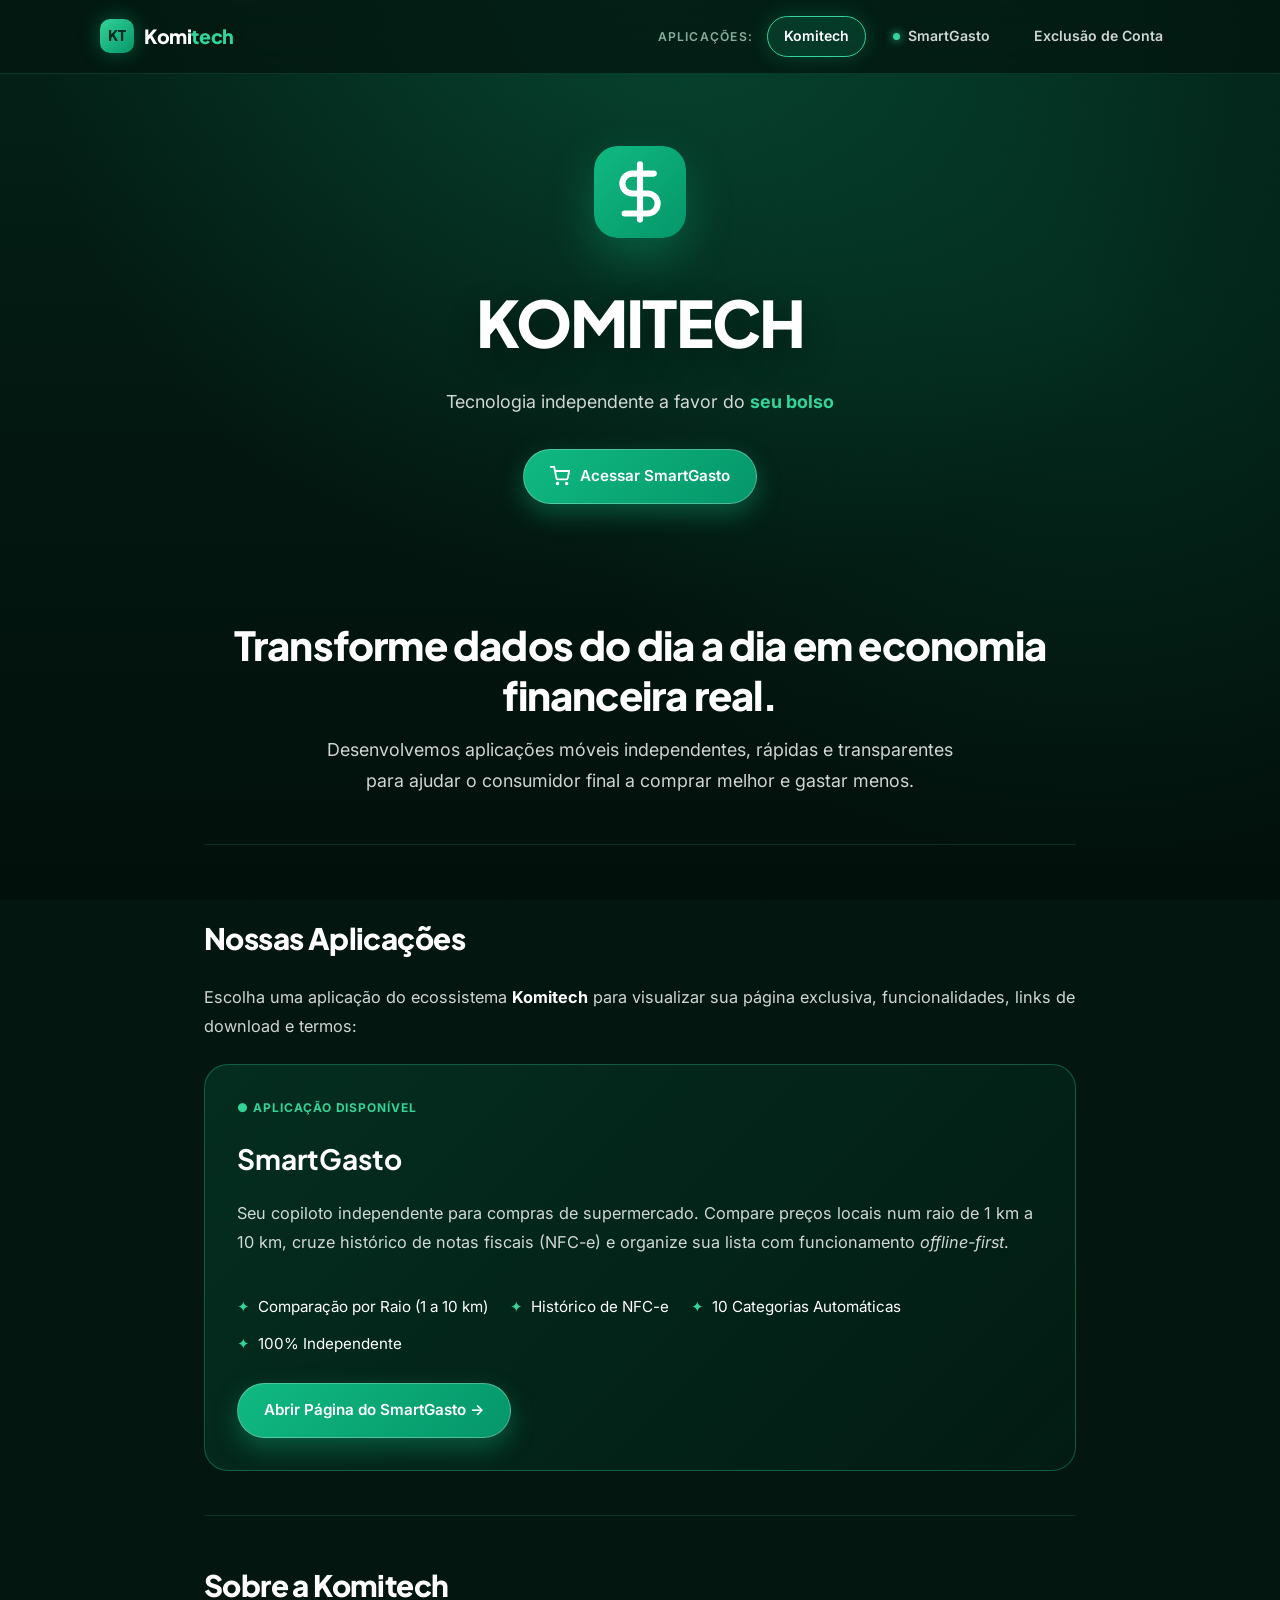
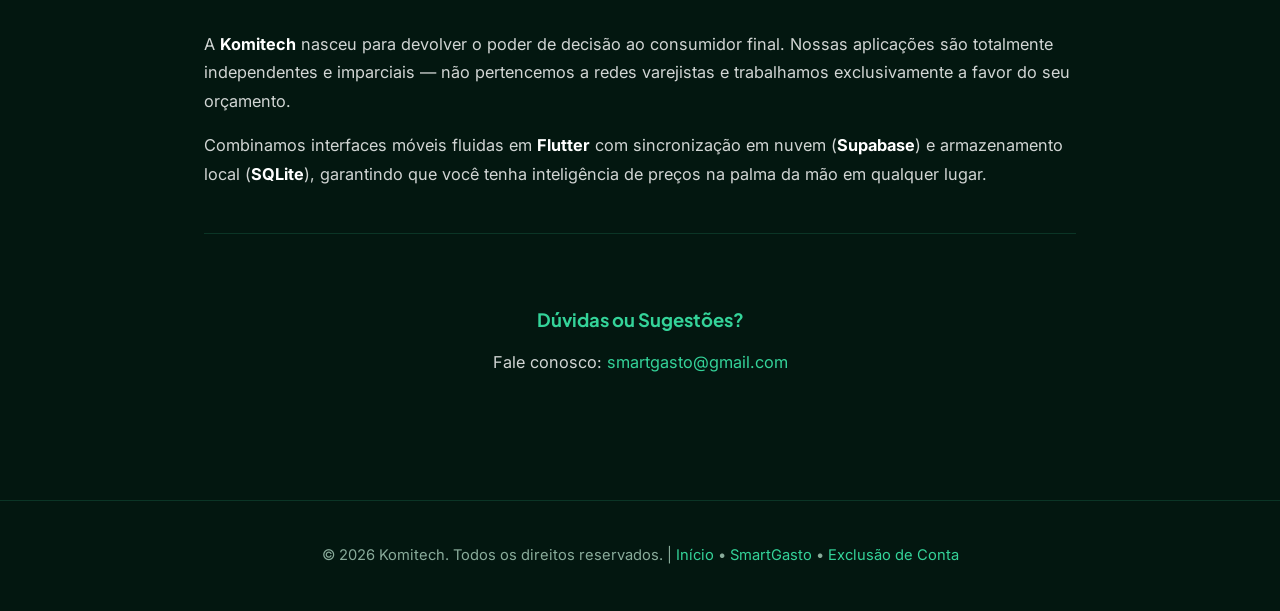
==== index.html @ 6d84467b "feat: site institucional SmartGasto, pagina do MercadIN e exclusao de conta" ====
<!DOCTYPE html>
<html lang="en">

<head>
    <meta charset="UTF-8">
    <meta name="viewport" content="width=device-width, initial-scale=1.0">
    <title>Komitech - Tecnologia Independente para o seu Bolso</title>
    <!-- Ligação com o arquivo CSS separado -->
    <link rel="stylesheet" href="style.css">

    <!-- Metatags Básicas de SEO e Compartilhamento (WhatsApp, Instagram, etc) -->
    <meta property="og:title" content="Komitech - Inteligência Financeira e Economia Real">
    <meta property="og:description"
        content="Conheça o ecossistema de aplicações Komitech focadas em planejamento inteligente de compras e economia financeira.">
    <meta property="og:type" content="website">
</head>

<body>

    <!-- Navegação limpa entre a empresa Komitech e cada aplicação -->
    <nav class="top-navbar">
        <div class="nav-container">
            <a href="index.html" class="brand-link">
                <span class="brand-badge">KT</span>
                <span>Komi<span class="highlight">tech</span></span>
            </a>

            <div class="nav-apps">
                <span class="nav-label">Aplicações:</span>
                <a href="index.html" class="nav-pill active">Komitech</a>
                <a href="mercadin.html" class="nav-pill">
                    <span class="dot"></span>
                    SmartGasto
                </a>
                <a href="exclusao-conta.html" class="nav-pill">
                    Exclusão de Conta
                </a>
            </div>
        </div>
    </nav>

    <header>
        <img src="assets/logo-komitech.svg" alt="Logo Komitech" class="logo-header">
        <h1>KOMITECH</h1>
        <p>Tecnologia independente a favor do <strong>seu bolso</strong></p>

        <!-- Botões de acesso rápido às nossas aplicações -->
        <div class="botoes-shama">
            <a href="mercadin.html" class="btn-shama btn-play">
                <svg class="btn-icone" viewBox="0 0 24 24" width="20" height="20" fill="none" stroke="currentColor"
                    stroke-width="2.2" stroke-linecap="round" stroke-linejoin="round">
                    <circle cx="9" cy="21" r="1"></circle>
                    <circle cx="20" cy="21" r="1"></circle>
                    <path d="M1 1h4l2.68 13.39a2 2 0 0 0 2 1.61h9.72a2 2 0 0 0 2-1.61L23 6H6"></path>
                </svg>
                Acessar SmartGasto
            </a>
        </div>
    </header>

    <div class="container">

        <!-- FRASE DE IMPACTO -->
        <div class="impact-phrase reveal">
            <h2>Transforme dados do dia a dia em economia financeira real.</h2>
            <p>Desenvolvemos aplicações móveis independentes, rápidas e transparentes para ajudar o consumidor final a comprar melhor e gastar menos.</p>
        </div>

        <!-- NOSSAS APLICAÇÕES -->
        <div class="section-block reveal">
            <h2>Nossas Aplicações</h2>
            <p>Escolha uma aplicação do ecossistema <strong>Komitech</strong> para visualizar sua página exclusiva, funcionalidades, links de download e termos:</p>

            <div class="app-showcase">
                <div class="app-spotlight">
                    <span class="app-status-badge">● Aplicação Disponível</span>
                    <h3>SmartGasto</h3>
                    <p>Seu copiloto independente para compras de supermercado. Compare preços locais num raio de 1 km a 10 km, cruze histórico de notas fiscais (NFC-e) e organize sua lista com funcionamento <em>offline-first</em>.</p>
                    <ul class="app-features-inline">
                        <li>Comparação por Raio (1 a 10 km)</li>
                        <li>Histórico de NFC-e</li>
                        <li>10 Categorias Automáticas</li>
                        <li>100% Independente</li>
                    </ul>
                    <div>
                        <a href="mercadin.html" class="btn-shama btn-play">
                            Abrir Página do SmartGasto →
                        </a>
                    </div>
                </div>
            </div>
        </div>

        <!-- SOBRE A EMPRESA -->
        <div class="section-block reveal">
            <h2>Sobre a Komitech</h2>
            <p>A <strong>Komitech</strong> nasceu para devolver o poder de decisão ao consumidor final. Nossas aplicações são totalmente independentes e imparciais — não pertencemos a redes varejistas e trabalhamos exclusivamente a favor do seu orçamento.</p>
            <p>Combinamos interfaces móveis fluidas em <strong>Flutter</strong> com sincronização em nuvem (<strong>Supabase</strong>) e armazenamento local (<strong>SQLite</strong>), garantindo que você tenha inteligência de preços na palma da mão em qualquer lugar.</p>
        </div>

        <div class="section-block reveal" style="text-align: center; border: none;">
            <h3>Dúvidas ou Sugestões?</h3>
            <p>Fale conosco: <a href="mailto:smartgasto@gmail.com">smartgasto@gmail.com</a></p>
        </div>

    </div>

    <footer>
        <p>&copy; 2026 Komitech. Todos os direitos reservados. | <a href="index.html">Início</a> • <a href="mercadin.html">SmartGasto</a> • <a href="exclusao-conta.html">Exclusão de Conta</a></p>
    </footer>

    <script>
        function reveal() {
            var reveals = document.querySelectorAll(".reveal");
            for (var i = 0; i < reveals.length; i++) {
                var windowHeight = window.innerHeight;
                var elementTop = reveals[i].getBoundingClientRect().top;
                var elementVisible = 100;

                if (elementTop < windowHeight - elementVisible) {
                    reveals[i].classList.add("active");
                }
            }
        }

        window.addEventListener("scroll", reveal);
        reveal();
    </script>
</body>

</html>
---- style.css ----
/* ==========================================================================
   KOMITECH & SMARTGASTO - PREMIUM EMERALD & WHITE DESIGN
   Foco em tons de verde profundo, tipografia branca e layout fluido sem excesso de containers
   ========================================================================== */

@import url('https://fonts.googleapis.com/css2?family=Inter:wght@400;500;600;700&family=Plus+Jakarta+Sans:wght@600;700;800&display=swap');

:root {
    --bg-deep: #031710;
    --bg-emerald: #05261b;
    --bg-surface: rgba(16, 185, 129, 0.06);
    --bg-surface-hover: rgba(16, 185, 129, 0.11);
    --emerald-bright: #10b981;
    --emerald-glow: #34d399;
    --emerald-vivid: #059669;
    --text-white: #ffffff;
    --text-soft: rgba(255, 255, 255, 0.82);
    --text-muted: rgba(209, 250, 229, 0.65);
    --line-subtle: rgba(52, 211, 153, 0.16);
}

* {
    margin: 0;
    padding: 0;
    box-sizing: border-box;
}

html {
    scroll-behavior: smooth;
}

body {
    font-family: 'Inter', -apple-system, BlinkMacSystemFont, "Segoe UI", Roboto, sans-serif;
    background-color: var(--bg-deep);
    background-image:
        radial-gradient(circle at 50% 0%, rgba(16, 185, 129, 0.22) 0%, transparent 55%),
        radial-gradient(circle at 85% 35%, rgba(5, 150, 105, 0.14) 0%, transparent 45%),
        linear-gradient(180deg, #042217 0%, #031710 50%, #02100b 100%);
    background-attachment: fixed;
    color: var(--text-white);
    line-height: 1.75;
    overflow-x: hidden;
    -webkit-font-smoothing: antialiased;
}

/* ==========================================================================
   NAVEGAÇÃO SUPERIOR MINIMALISTA (KOMITECH)
   ========================================================================== */
.top-navbar {
    position: sticky;
    top: 0;
    z-index: 1000;
    background: rgba(3, 23, 16, 0.78);
    backdrop-filter: blur(18px);
    -webkit-backdrop-filter: blur(18px);
    border-bottom: 1px solid var(--line-subtle);
    padding: 16px 28px;
}

.nav-container {
    max-width: 1080px;
    margin: 0 auto;
    display: flex;
    align-items: center;
    justify-content: space-between;
    gap: 16px;
    flex-wrap: wrap;
}

.brand-link {
    display: inline-flex;
    align-items: center;
    gap: 10px;
    text-decoration: none;
    color: var(--text-white);
    font-family: 'Plus Jakarta Sans', sans-serif;
    font-weight: 800;
    font-size: 1.22rem;
    letter-spacing: -0.02em;
}

.brand-badge {
    width: 34px;
    height: 34px;
    border-radius: 10px;
    background: linear-gradient(135deg, var(--emerald-glow) 0%, var(--emerald-vivid) 100%);
    display: inline-flex;
    align-items: center;
    justify-content: center;
    color: #022c22;
    font-weight: 800;
    font-size: 0.92rem;
    box-shadow: 0 0 20px rgba(16, 185, 129, 0.4);
}

.brand-link span.highlight {
    color: var(--emerald-glow);
}

.nav-apps {
    display: flex;
    align-items: center;
    gap: 10px;
    flex-wrap: wrap;
}

.nav-label {
    font-size: 0.76rem;
    text-transform: uppercase;
    letter-spacing: 0.1em;
    color: var(--text-muted);
    margin-right: 4px;
    font-weight: 600;
}

.nav-pill {
    text-decoration: none;
    color: var(--text-soft);
    font-size: 0.88rem;
    font-weight: 600;
    padding: 7px 16px;
    border-radius: 999px;
    border: 1px solid transparent;
    transition: all 0.25s ease;
    display: inline-flex;
    align-items: center;
    gap: 8px;
}

.nav-pill:hover {
    color: var(--text-white);
    border-color: var(--line-subtle);
    background: rgba(255, 255, 255, 0.04);
}

.nav-pill.active {
    background: rgba(16, 185, 129, 0.18);
    color: var(--text-white);
    border-color: var(--emerald-glow);
    box-shadow: 0 0 20px rgba(16, 185, 129, 0.25);
}

.nav-pill .dot {
    width: 7px;
    height: 7px;
    border-radius: 50%;
    background: var(--emerald-glow);
    box-shadow: 0 0 8px var(--emerald-glow);
}

/* ==========================================================================
   HEADER / HERO SECTION
   ========================================================================== */
header {
    text-align: center;
    padding: 72px 20px 40px;
    position: relative;
}

.logo-header {
    width: 92px;
    height: 92px;
    object-fit: contain;
    margin-bottom: 20px;
    border-radius: 24px;
    box-shadow: 0 18px 45px rgba(16, 185, 129, 0.32);
}

header h1 {
    font-family: 'Plus Jakarta Sans', sans-serif;
    font-size: clamp(2.5rem, 6vw, 4rem);
    font-weight: 800;
    letter-spacing: -0.03em;
    color: var(--text-white);
    margin-bottom: 8px;
    text-shadow: 0 10px 30px rgba(0, 0, 0, 0.4);
}

header p {
    font-size: 1.12rem;
    color: var(--text-soft);
    max-width: 580px;
    margin: 0 auto;
}

header p strong {
    color: var(--emerald-glow);
    font-weight: 700;
}

/* ==========================================================================
   BOTÕES DE ACESSO RÁPIDO (.botoes-shama / .btn-shama)
   ========================================================================== */
.botoes-shama {
    display: flex;
    justify-content: center;
    align-items: center;
    gap: 14px;
    flex-wrap: wrap;
    margin-top: 32px;
    margin-bottom: 20px;
}

.btn-shama {
    display: inline-flex;
    align-items: center;
    gap: 10px;
    padding: 13px 26px;
    border-radius: 999px;
    font-weight: 600;
    font-size: 0.95rem;
    text-decoration: none;
    color: var(--text-white);
    transition: all 0.3s cubic-bezier(0.16, 1, 0.3, 1);
    border: 1px solid rgba(255, 255, 255, 0.18);
    background: rgba(255, 255, 255, 0.06);
    backdrop-filter: blur(10px);
}

.btn-shama:hover {
    transform: translateY(-3px);
    border-color: var(--emerald-glow);
    box-shadow: 0 12px 28px rgba(16, 185, 129, 0.28);
}

.btn-play {
    background: linear-gradient(135deg, #10b981 0%, #059669 100%);
    color: var(--text-white);
    border-color: rgba(255, 255, 255, 0.28);
    box-shadow: 0 10px 25px rgba(16, 185, 129, 0.35);
}

.btn-play:hover {
    background: linear-gradient(135deg, #34d399 0%, #10b981 100%);
}

.btn-apple,
.btn-web {
    background: rgba(16, 185, 129, 0.09);
    color: var(--text-white);
    border-color: var(--line-subtle);
}

.btn-apple:hover,
.btn-web:hover {
    background: rgba(16, 185, 129, 0.2);
}

.btn-icone {
    flex-shrink: 0;
}

/* ==========================================================================
   MOCKUPS 3D TRIPLOS (.mockups-wrapper)
   ========================================================================== */
.mockups-wrapper {
    display: flex;
    justify-content: center;
    align-items: center;
    gap: 28px;
    margin: 54px auto 10px;
    max-width: 980px;
    perspective: 1200px;
    padding: 10px 16px;
}

.phone-mockup {
    width: 240px;
    height: 486px;
    background: #02140e;
    border-radius: 40px;
    padding: 11px;
    border: 2px solid rgba(52, 211, 153, 0.28);
    box-shadow: 0 25px 60px rgba(0, 0, 0, 0.65);
    transition: transform 0.5s cubic-bezier(0.16, 1, 0.3, 1), border-color 0.4s ease;
    position: relative;
}

.phone-mockup::before {
    content: "";
    position: absolute;
    top: 18px;
    left: 50%;
    transform: translateX(-50%);
    width: 66px;
    height: 16px;
    background: #010a07;
    border-radius: 999px;
    z-index: 5;
}

.phone-1 {
    transform: rotateY(20deg) rotateZ(-4deg) translateY(20px) scale(0.92);
}

.phone-2 {
    width: 266px;
    height: 528px;
    transform: translateZ(45px);
    z-index: 3;
    border-color: var(--emerald-glow);
    box-shadow: 0 30px 70px rgba(0, 0, 0, 0.75), 0 0 45px rgba(16, 185, 129, 0.25);
}

.phone-3 {
    transform: rotateY(-20deg) rotateZ(4deg) translateY(20px) scale(0.92);
}

.phone-mockup:hover {
    transform: rotateY(0deg) rotateZ(0deg) translateY(-6px) scale(1);
    border-color: var(--emerald-glow);
    z-index: 4;
}

.phone-screen {
    width: 100%;
    height: 100%;
    background-color: #05261b;
    background-size: cover;
    background-position: top center;
    background-repeat: no-repeat;
    border-radius: 30px;
    overflow: hidden;
    display: flex;
    flex-direction: column;
    justify-content: space-between;
    text-align: left;
    color: var(--text-white);
    position: relative;
}

/* UI Simulada Premium Verde & Branca dentro das telas */
.mock-ui {
    padding: 38px 15px 15px;
    height: 100%;
    display: flex;
    flex-direction: column;
    justify-content: space-between;
    background: linear-gradient(180deg, #063324 0%, #031a12 100%);
    font-size: 0.76rem;
    color: var(--text-white);
}

.mock-header {
    display: flex;
    justify-content: space-between;
    align-items: center;
    margin-bottom: 12px;
    color: var(--text-soft);
    font-size: 0.7rem;
}

.mock-tag {
    background: rgba(16, 185, 129, 0.22);
    color: var(--emerald-glow);
    border: 1px solid rgba(52, 211, 153, 0.3);
    font-weight: 700;
    padding: 3px 9px;
    border-radius: 99px;
    font-size: 0.64rem;
}

.mock-title {
    font-weight: 800;
    font-size: 0.96rem;
    color: var(--text-white);
    margin-bottom: 12px;
}

.mock-row-item {
    padding: 10px 0;
    border-bottom: 1px solid rgba(52, 211, 153, 0.14);
    display: flex;
    justify-content: space-between;
    align-items: center;
    gap: 8px;
}

.mock-prod-name {
    font-weight: 600;
    font-size: 0.74rem;
    color: var(--text-white);
    line-height: 1.3;
}

.mock-badge-best {
    display: inline-block;
    margin-top: 3px;
    font-size: 0.64rem;
    font-weight: 600;
    color: var(--emerald-glow);
}

.mock-qty {
    display: inline-flex;
    align-items: center;
    gap: 5px;
    background: rgba(255, 255, 255, 0.08);
    color: var(--text-white);
    padding: 4px 8px;
    border-radius: 8px;
    font-weight: 700;
    font-size: 0.7rem;
    white-space: nowrap;
}

.mock-sticky-btn {
    background: linear-gradient(135deg, #10b981 0%, #059669 100%);
    color: var(--text-white);
    text-align: center;
    font-weight: 700;
    padding: 11px;
    border-radius: 12px;
    font-size: 0.76rem;
    box-shadow: 0 6px 18px rgba(16, 185, 129, 0.35);
}

/* ==========================================================================
   FLUXO PRINCIPAL SEM EXCESSO DE CONTAINERS
   ========================================================================== */
.container {
    max-width: 920px;
    margin: 0 auto 80px;
    padding: 0 24px;
}

.impact-phrase {
    text-align: center;
    padding: 56px 16px 48px;
    margin-bottom: 24px;
    border-bottom: 1px solid var(--line-subtle);
}

.impact-phrase h2 {
    font-family: 'Plus Jakarta Sans', sans-serif;
    font-size: clamp(1.75rem, 3.6vw, 2.5rem);
    font-weight: 800;
    line-height: 1.25;
    margin-bottom: 14px;
    color: var(--text-white);
    letter-spacing: -0.02em;
}

.impact-phrase p {
    color: var(--text-soft);
    font-size: 1.12rem;
    max-width: 660px;
    margin: 0 auto;
}

/* Seções abertas e elegantes, separadas apenas por respiro e linha sutil */
.section-block {
    padding: 44px 0;
    border-bottom: 1px solid var(--line-subtle);
}

.section-block:last-child {
    border-bottom: none;
}

.section-block h2 {
    font-family: 'Plus Jakarta Sans', sans-serif;
    font-size: clamp(1.45rem, 2.5vw, 1.85rem);
    font-weight: 800;
    color: var(--text-white);
    margin-bottom: 18px;
    letter-spacing: -0.02em;
}

.section-block h3 {
    font-family: 'Plus Jakarta Sans', sans-serif;
    font-size: 1.15rem;
    margin: 26px 0 12px;
    color: var(--emerald-glow);
}

.section-block p {
    color: var(--text-soft);
    margin-bottom: 16px;
    font-size: 1.02rem;
}

.section-block p strong {
    color: var(--text-white);
}

.section-block p:last-child {
    margin-bottom: 0;
}

/* ==========================================================================
   LISTA DE APLICAÇÕES (PORTAL KOMITECH - SEM CAIXAS PESADAS)
   ========================================================================== */
.app-showcase {
    display: flex;
    flex-direction: column;
    gap: 28px;
    margin-top: 24px;
}

.app-spotlight {
    padding: 32px;
    border-radius: 24px;
    background: linear-gradient(135deg, rgba(16, 185, 129, 0.14) 0%, rgba(5, 150, 105, 0.04) 100%);
    border: 1px solid rgba(52, 211, 153, 0.32);
    display: flex;
    flex-direction: column;
    gap: 16px;
    transition: transform 0.3s ease, border-color 0.3s ease;
}

.app-spotlight:hover {
    transform: translateY(-3px);
    border-color: var(--emerald-glow);
}

.app-status-badge {
    display: inline-flex;
    align-items: center;
    gap: 6px;
    font-size: 0.75rem;
    font-weight: 700;
    text-transform: uppercase;
    letter-spacing: 0.08em;
    color: var(--emerald-glow);
}

.app-spotlight h3 {
    margin: 0;
    font-size: 1.75rem;
    color: var(--text-white);
}

.app-features-inline {
    display: flex;
    flex-wrap: wrap;
    gap: 10px 22px;
    list-style: none;
    margin: 6px 0 10px;
}

.app-features-inline li {
    font-size: 0.95rem;
    color: var(--text-white);
    display: inline-flex;
    align-items: center;
    gap: 8px;
}

.app-features-inline li::before {
    content: "✦";
    color: var(--emerald-glow);
}

/* ==========================================================================
   CARROSSEL DE DESTAQUE INTERATIVO 3D (.marquee-wrapper)
   ========================================================================== */
.marquee-wrapper {
    overflow-x: hidden;
    cursor: grab;
    padding: 26px 0;
    user-select: none;
    position: relative;
    mask-image: linear-gradient(to right, transparent 0%, black 8%, black 92%, transparent 100%);
    -webkit-mask-image: linear-gradient(to right, transparent 0%, black 8%, black 92%, transparent 100%);
}

.marquee-wrapper.active {
    cursor: grabbing;
}

.marquee-track {
    display: flex;
    width: max-content;
    gap: 20px;
}

.marquee-content {
    display: flex;
    gap: 20px;
}

.marquee-item {
    width: 265px;
    flex-shrink: 0;
    background: rgba(16, 185, 129, 0.08);
    border: 1px solid rgba(52, 211, 153, 0.24);
    border-radius: 20px;
    padding: 24px 22px;
    backdrop-filter: blur(12px);
    will-change: transform, opacity;
}

.marquee-item h3 {
    margin: 0 0 8px;
    font-size: 1.08rem;
    color: var(--text-white);
}

.marquee-item p {
    font-size: 0.9rem;
    color: var(--text-soft);
    margin: 0;
    line-height: 1.55;
}

/* ==========================================================================
   FAQ & POLÍTICAS MINIMALISTAS (<details> e <summary>)
   ========================================================================== */
details {
    border-bottom: 1px solid var(--line-subtle);
    padding: 6px 0;
    transition: all 0.25s ease;
}

summary {
    padding: 16px 4px;
    font-weight: 600;
    font-size: 1.04rem;
    color: var(--text-white);
    cursor: pointer;
    list-style: none;
    display: flex;
    align-items: center;
    justify-content: space-between;
    gap: 12px;
}

summary:hover {
    color: var(--emerald-glow);
}

summary::-webkit-details-marker {
    display: none;
}

summary::after {
    content: "+";
    font-size: 1.35rem;
    font-weight: 500;
    color: var(--emerald-glow);
}

details[open] summary::after {
    content: "−";
}

.faq-content,
.policy-content {
    padding: 4px 4px 20px;
    color: var(--text-soft);
    font-size: 0.96rem;
}

.policy-content ul,
.agradecimentos-lista {
    padding-left: 22px;
    margin: 12px 0;
    color: var(--text-soft);
}

.policy-content li,
.agradecimentos-lista li {
    margin-bottom: 8px;
}

a {
    color: var(--emerald-glow);
    text-decoration: none;
    transition: opacity 0.2s ease;
}

a:hover {
    opacity: 0.85;
    text-decoration: underline;
}

.btn-shama:hover,
.nav-pill:hover,
.brand-link:hover {
    text-decoration: none;
    opacity: 1;
}

/* ==========================================================================
   ANIMAÇÃO DE ROLAGEM (.reveal) & FOOTER
   ========================================================================== */
.reveal {
    opacity: 0;
    transform: translateY(24px);
    transition: opacity 0.65s ease, transform 0.65s cubic-bezier(0.16, 1, 0.3, 1);
}

.reveal.active {
    opacity: 1;
    transform: translateY(0);
}

footer {
    text-align: center;
    padding: 42px 20px;
    font-size: 0.92rem;
    color: var(--text-muted);
    border-top: 1px solid var(--line-subtle);
}

/* ==========================================================================
   RESPONSIVIDADE
   ========================================================================== */
@media (max-width: 820px) {
    .mockups-wrapper {
        flex-direction: column;
        gap: 20px;
    }

    .phone-1,
    .phone-3 {
        display: none;
    }

    .phone-2 {
        transform: none;
        width: 260px;
        height: 510px;
    }

    .nav-container {
        justify-content: center;
    }
}
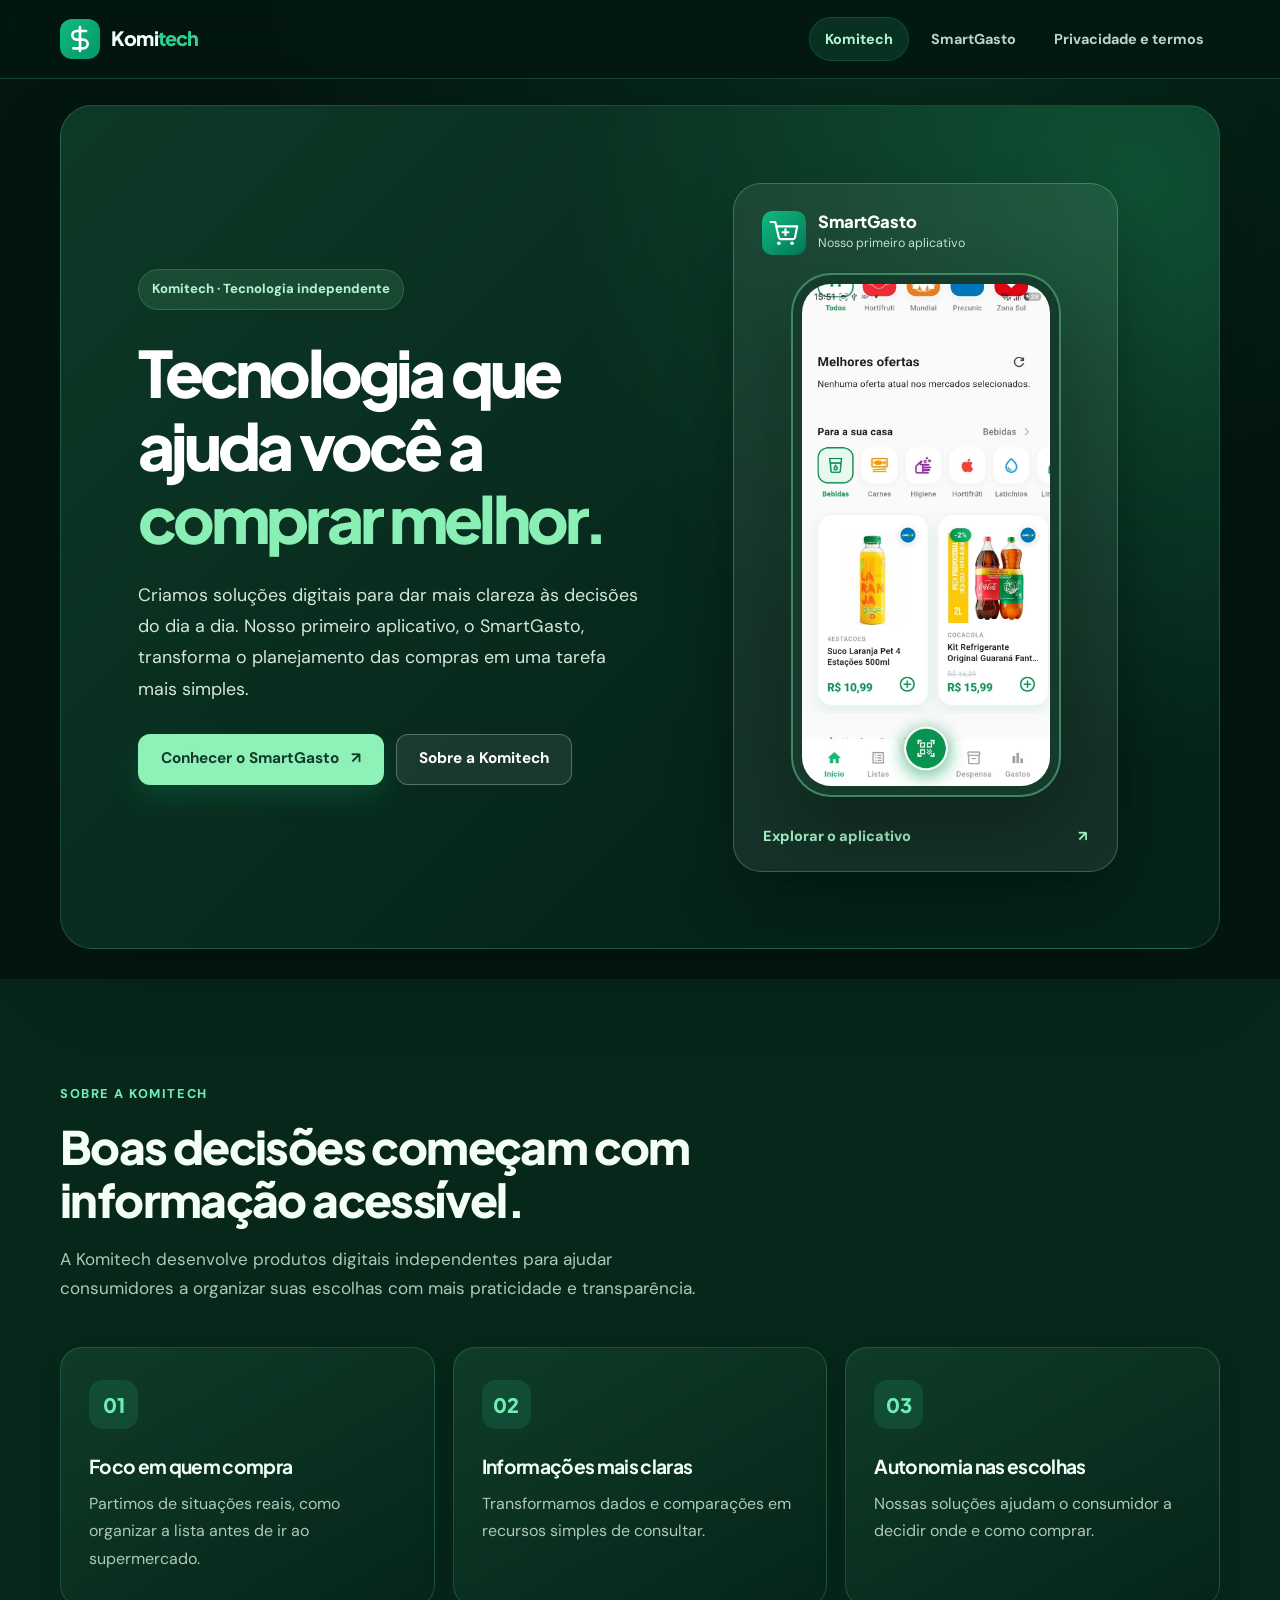
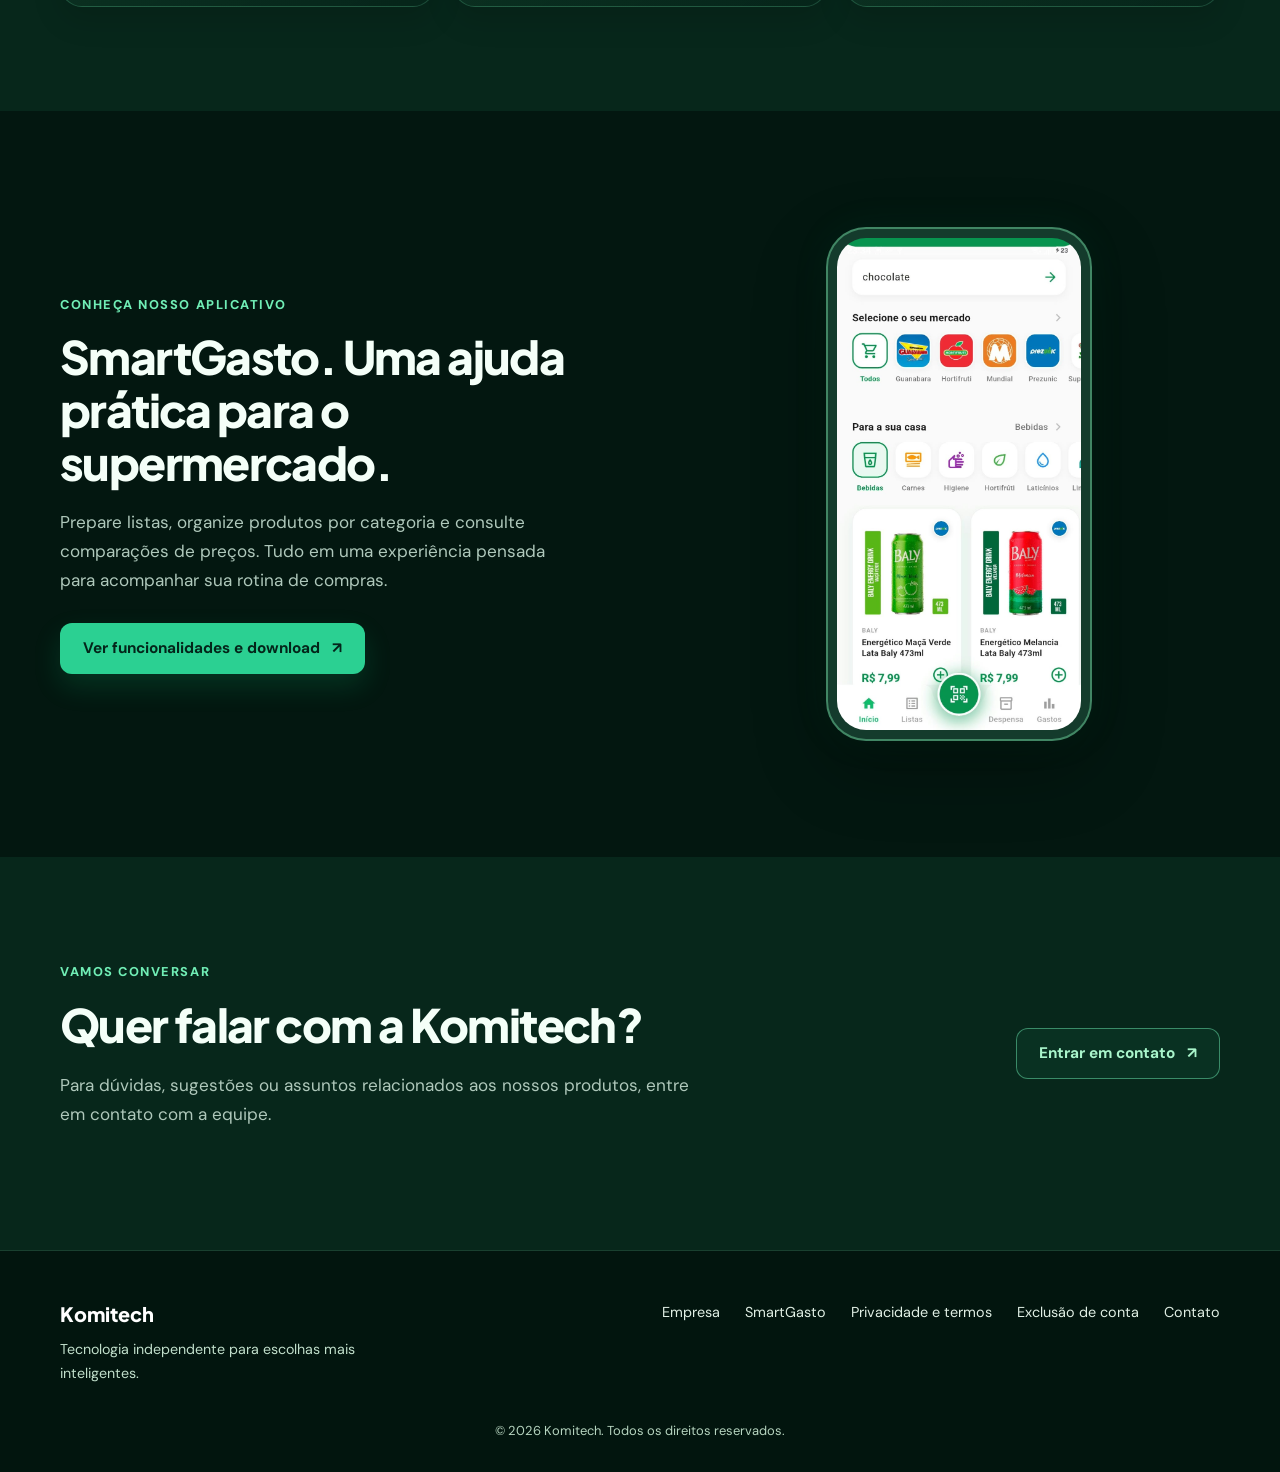
==== commit 0b931569: "feat: restaura tema verde escuro e animacoes do site" ====
--- a/index.html
+++ b/index.html
@@ -1,131 +1,104 @@
 <!DOCTYPE html>
-<html lang="en">
-
+<html lang="pt-BR">
 <head>
     <meta charset="UTF-8">
-    <meta name="viewport" content="width=device-width, initial-scale=1.0">
-    <title>Komitech - Tecnologia Independente para o seu Bolso</title>
-    <!-- Ligação com o arquivo CSS separado -->
+    <meta name="viewport" content="width=device-width, initial-scale=1">
+    <meta name="theme-color" content="#031710">
+    <meta name="description" content="Conheça a Komitech, empresa de tecnologia que desenvolve o SmartGasto para facilitar o planejamento e a comparação de preços no supermercado.">
+    <meta property="og:title" content="Komitech | Tecnologia para comprar melhor">
+    <meta property="og:description" content="Conheça a Komitech e o SmartGasto, nosso aplicativo para organizar compras e consultar preços.">
+    <meta property="og:type" content="website">
+    <title>Komitech | Tecnologia para comprar melhor</title>
+    <link rel="icon" type="image/svg+xml" href="assets/logo-komitech.svg">
+    <link rel="preload" as="image" href="assets/screenshots/screen-lista-compras.jpeg">
     <link rel="stylesheet" href="style.css">
-
-    <!-- Metatags Básicas de SEO e Compartilhamento (WhatsApp, Instagram, etc) -->
-    <meta property="og:title" content="Komitech - Inteligência Financeira e Economia Real">
-    <meta property="og:description"
-        content="Conheça o ecossistema de aplicações Komitech focadas em planejamento inteligente de compras e economia financeira.">
-    <meta property="og:type" content="website">
+    <script src="motion.js" defer></script>
 </head>
-
-<body>
-
-    <!-- Navegação limpa entre a empresa Komitech e cada aplicação -->
-    <nav class="top-navbar">
+<body class="company-page">
+    <a class="skip-link" href="#conteudo">Pular para o conteúdo</a>
+    <nav class="top-navbar" aria-label="Navegação principal">
         <div class="nav-container">
-            <a href="index.html" class="brand-link">
-                <span class="brand-badge">KT</span>
+            <a class="brand-link" href="index.html" aria-label="Komitech — página inicial">
+                <img src="assets/logo-komitech.svg" width="40" height="40" alt="">
                 <span>Komi<span class="highlight">tech</span></span>
             </a>
-
             <div class="nav-apps">
-                <span class="nav-label">Aplicações:</span>
-                <a href="index.html" class="nav-pill active">Komitech</a>
-                <a href="mercadin.html" class="nav-pill">
-                    <span class="dot"></span>
-                    SmartGasto
-                </a>
-                <a href="exclusao-conta.html" class="nav-pill">
-                    Exclusão de Conta
-                </a>
+                <a class="nav-pill active" href="index.html" aria-current="page">Komitech</a>
+                <a class="nav-pill" href="mercadin.html">SmartGasto</a>
+                <a class="nav-pill" href="mercadin.html#politicas">Privacidade e termos</a>
             </div>
         </div>
     </nav>
 
-    <header>
-        <img src="assets/logo-komitech.svg" alt="Logo Komitech" class="logo-header">
-        <h1>KOMITECH</h1>
-        <p>Tecnologia independente a favor do <strong>seu bolso</strong></p>
-
-        <!-- Botões de acesso rápido às nossas aplicações -->
-        <div class="botoes-shama">
-            <a href="mercadin.html" class="btn-shama btn-play">
-                <svg class="btn-icone" viewBox="0 0 24 24" width="20" height="20" fill="none" stroke="currentColor"
-                    stroke-width="2.2" stroke-linecap="round" stroke-linejoin="round">
-                    <circle cx="9" cy="21" r="1"></circle>
-                    <circle cx="20" cy="21" r="1"></circle>
-                    <path d="M1 1h4l2.68 13.39a2 2 0 0 0 2 1.61h9.72a2 2 0 0 0 2-1.61L23 6H6"></path>
-                </svg>
-                Acessar SmartGasto
-            </a>
-        </div>
-    </header>
-
-    <div class="container">
-
-        <!-- FRASE DE IMPACTO -->
-        <div class="impact-phrase reveal">
-            <h2>Transforme dados do dia a dia em economia financeira real.</h2>
-            <p>Desenvolvemos aplicações móveis independentes, rápidas e transparentes para ajudar o consumidor final a comprar melhor e gastar menos.</p>
-        </div>
-
-        <!-- NOSSAS APLICAÇÕES -->
-        <div class="section-block reveal">
-            <h2>Nossas Aplicações</h2>
-            <p>Escolha uma aplicação do ecossistema <strong>Komitech</strong> para visualizar sua página exclusiva, funcionalidades, links de download e termos:</p>
-
-            <div class="app-showcase">
-                <div class="app-spotlight">
-                    <span class="app-status-badge">● Aplicação Disponível</span>
-                    <h3>SmartGasto</h3>
-                    <p>Seu copiloto independente para compras de supermercado. Compare preços locais num raio de 1 km a 10 km, cruze histórico de notas fiscais (NFC-e) e organize sua lista com funcionamento <em>offline-first</em>.</p>
-                    <ul class="app-features-inline">
-                        <li>Comparação por Raio (1 a 10 km)</li>
-                        <li>Histórico de NFC-e</li>
-                        <li>10 Categorias Automáticas</li>
-                        <li>100% Independente</li>
-                    </ul>
-                    <div>
-                        <a href="mercadin.html" class="btn-shama btn-play">
-                            Abrir Página do SmartGasto →
-                        </a>
-                    </div>
+    <main id="conteudo">
+        <section class="hero hero-company wrap" aria-labelledby="titulo-principal">
+            <div class="hero-copy">
+                <p class="eyebrow">Komitech · Tecnologia independente</p>
+                <h1 id="titulo-principal">Tecnologia que ajuda você a <em>comprar melhor.</em></h1>
+                <p class="hero-description">Criamos soluções digitais para dar mais clareza às decisões do dia a dia. Nosso primeiro aplicativo, o SmartGasto, transforma o planejamento das compras em uma tarefa mais simples.</p>
+                <div class="hero-actions">
+                    <a href="mercadin.html" class="button button-primary">Conhecer o SmartGasto <span aria-hidden="true">↗</span></a>
+                    <a href="#sobre" class="button button-secondary">Sobre a Komitech</a>
                 </div>
             </div>
+            <div class="company-showcase" aria-label="Destaque do aplicativo SmartGasto">
+                <div class="showcase-topline"><img src="assets/logo-smartgasto.svg" width="44" height="44" alt=""><div><strong>SmartGasto</strong><span>Nosso primeiro aplicativo</span></div></div>
+                <div class="showcase-screen phone-frame">
+                    <img src="assets/screenshots/screen-lista-compras.jpeg" alt="Tela real do SmartGasto com uma lista de supermercado" width="790" height="1599" fetchpriority="high">
+                </div>
+                <a class="showcase-link" href="mercadin.html">Explorar o aplicativo <span aria-hidden="true">↗</span></a>
+            </div>
+        </section>
+
+        <section class="section section-contrast" id="sobre" aria-labelledby="sobre-titulo">
+            <div class="wrap">
+                <div class="section-heading">
+                    <p class="section-kicker">Sobre a Komitech</p>
+                    <h2 id="sobre-titulo">Boas decisões começam com informação acessível.</h2>
+                    <p>A Komitech desenvolve produtos digitais independentes para ajudar consumidores a organizar suas escolhas com mais praticidade e transparência.</p>
+                </div>
+                <div class="benefit-grid">
+                    <article class="benefit-card"><div class="benefit-symbol" aria-hidden="true">01</div><h3>Foco em quem compra</h3><p>Partimos de situações reais, como organizar a lista antes de ir ao supermercado.</p></article>
+                    <article class="benefit-card"><div class="benefit-symbol" aria-hidden="true">02</div><h3>Informações mais claras</h3><p>Transformamos dados e comparações em recursos simples de consultar.</p></article>
+                    <article class="benefit-card"><div class="benefit-symbol" aria-hidden="true">03</div><h3>Autonomia nas escolhas</h3><p>Nossas soluções ajudam o consumidor a decidir onde e como comprar.</p></article>
+                </div>
+            </div>
+        </section>
+
+        <section class="section wrap feature-section company-feature" id="smartgasto" aria-labelledby="app-titulo">
+            <div class="feature-copy">
+                <p class="section-kicker">Conheça nosso aplicativo</p>
+                <h2 id="app-titulo">SmartGasto. Uma ajuda prática para o supermercado.</h2>
+                <p>Prepare listas, organize produtos por categoria e consulte comparações de preços. Tudo em uma experiência pensada para acompanhar sua rotina de compras.</p>
+                <a class="button button-primary" href="mercadin.html">Ver funcionalidades e download <span aria-hidden="true">↗</span></a>
+            </div>
+            <div class="feature-visual"><div class="phone-frame phone-feature"><img src="assets/screenshots/screen-comparacao-precos.jpeg" width="792" height="1599" alt="Tela real de comparação de preços do SmartGasto" loading="lazy" decoding="async"></div></div>
+        </section>
+
+        <section class="section section-contrast company-contact" aria-labelledby="contato-titulo">
+            <div class="wrap contact-section">
+                <div>
+                    <p class="section-kicker">Vamos conversar</p>
+                    <h2 id="contato-titulo">Quer falar com a Komitech?</h2>
+                    <p>Para dúvidas, sugestões ou assuntos relacionados aos nossos produtos, entre em contato com a equipe.</p>
+                </div>
+                <a class="button button-outline" href="mailto:smartgasto@gmail.com">Entrar em contato <span aria-hidden="true">↗</span></a>
+            </div>
+        </section>
+    </main>
+
+    <footer class="site-footer">
+        <div class="wrap footer-inner">
+            <div><strong>Komitech</strong><p>Tecnologia independente para escolhas mais inteligentes.</p></div>
+            <div class="footer-links">
+                <a href="index.html">Empresa</a>
+                <a href="mercadin.html">SmartGasto</a>
+                <a href="mercadin.html#politicas">Privacidade e termos</a>
+                <a href="exclusao-conta.html">Exclusão de conta</a>
+                <a href="mailto:smartgasto@gmail.com">Contato</a>
+            </div>
         </div>
-
-        <!-- SOBRE A EMPRESA -->
-        <div class="section-block reveal">
-            <h2>Sobre a Komitech</h2>
-            <p>A <strong>Komitech</strong> nasceu para devolver o poder de decisão ao consumidor final. Nossas aplicações são totalmente independentes e imparciais — não pertencemos a redes varejistas e trabalhamos exclusivamente a favor do seu orçamento.</p>
-            <p>Combinamos interfaces móveis fluidas em <strong>Flutter</strong> com sincronização em nuvem (<strong>Supabase</strong>) e armazenamento local (<strong>SQLite</strong>), garantindo que você tenha inteligência de preços na palma da mão em qualquer lugar.</p>
-        </div>
-
-        <div class="section-block reveal" style="text-align: center; border: none;">
-            <h3>Dúvidas ou Sugestões?</h3>
-            <p>Fale conosco: <a href="mailto:smartgasto@gmail.com">smartgasto@gmail.com</a></p>
-        </div>
-
-    </div>
-
-    <footer>
-        <p>&copy; 2026 Komitech. Todos os direitos reservados. | <a href="index.html">Início</a> • <a href="mercadin.html">SmartGasto</a> • <a href="exclusao-conta.html">Exclusão de Conta</a></p>
+        <p class="footer-copyright">© 2026 Komitech. Todos os direitos reservados.</p>
     </footer>
-
-    <script>
-        function reveal() {
-            var reveals = document.querySelectorAll(".reveal");
-            for (var i = 0; i < reveals.length; i++) {
-                var windowHeight = window.innerHeight;
-                var elementTop = reveals[i].getBoundingClientRect().top;
-                var elementVisible = 100;
-
-                if (elementTop < windowHeight - elementVisible) {
-                    reveals[i].classList.add("active");
-                }
-            }
-        }
-
-        window.addEventListener("scroll", reveal);
-        reveal();
-    </script>
 </body>
-
-</html>+</html>
--- a/style.css
+++ b/style.css
@@ -1,730 +1,270 @@
-/* ==========================================================================
-   KOMITECH & SMARTGASTO - PREMIUM EMERALD & WHITE DESIGN
-   Foco em tons de verde profundo, tipografia branca e layout fluido sem excesso de containers
-   ========================================================================== */
-
-@import url('https://fonts.googleapis.com/css2?family=Inter:wght@400;500;600;700&family=Plus+Jakarta+Sans:wght@600;700;800&display=swap');
+@import url('https://fonts.googleapis.com/css2?family=DM+Sans:wght@400;500;600;700&family=Plus+Jakarta+Sans:wght@500;600;700;800&display=swap');
 
 :root {
-    --bg-deep: #031710;
-    --bg-emerald: #05261b;
-    --bg-surface: rgba(16, 185, 129, 0.06);
-    --bg-surface-hover: rgba(16, 185, 129, 0.11);
-    --emerald-bright: #10b981;
-    --emerald-glow: #34d399;
-    --emerald-vivid: #059669;
-    --text-white: #ffffff;
-    --text-soft: rgba(255, 255, 255, 0.82);
-    --text-muted: rgba(209, 250, 229, 0.65);
-    --line-subtle: rgba(52, 211, 153, 0.16);
-}
-
-* {
-    margin: 0;
-    padding: 0;
-    box-sizing: border-box;
-}
-
-html {
-    scroll-behavior: smooth;
-}
-
-body {
-    font-family: 'Inter', -apple-system, BlinkMacSystemFont, "Segoe UI", Roboto, sans-serif;
-    background-color: var(--bg-deep);
-    background-image:
-        radial-gradient(circle at 50% 0%, rgba(16, 185, 129, 0.22) 0%, transparent 55%),
-        radial-gradient(circle at 85% 35%, rgba(5, 150, 105, 0.14) 0%, transparent 45%),
-        linear-gradient(180deg, #042217 0%, #031710 50%, #02100b 100%);
-    background-attachment: fixed;
-    color: var(--text-white);
-    line-height: 1.75;
-    overflow-x: hidden;
-    -webkit-font-smoothing: antialiased;
-}
-
-/* ==========================================================================
-   NAVEGAÇÃO SUPERIOR MINIMALISTA (KOMITECH)
-   ========================================================================== */
-.top-navbar {
-    position: sticky;
-    top: 0;
-    z-index: 1000;
-    background: rgba(3, 23, 16, 0.78);
-    backdrop-filter: blur(18px);
-    -webkit-backdrop-filter: blur(18px);
-    border-bottom: 1px solid var(--line-subtle);
-    padding: 16px 28px;
-}
-
-.nav-container {
-    max-width: 1080px;
-    margin: 0 auto;
-    display: flex;
-    align-items: center;
-    justify-content: space-between;
-    gap: 16px;
-    flex-wrap: wrap;
-}
-
-.brand-link {
-    display: inline-flex;
-    align-items: center;
-    gap: 10px;
-    text-decoration: none;
-    color: var(--text-white);
-    font-family: 'Plus Jakarta Sans', sans-serif;
-    font-weight: 800;
-    font-size: 1.22rem;
-    letter-spacing: -0.02em;
-}
-
-.brand-badge {
-    width: 34px;
-    height: 34px;
-    border-radius: 10px;
-    background: linear-gradient(135deg, var(--emerald-glow) 0%, var(--emerald-vivid) 100%);
-    display: inline-flex;
-    align-items: center;
-    justify-content: center;
-    color: #022c22;
-    font-weight: 800;
-    font-size: 0.92rem;
-    box-shadow: 0 0 20px rgba(16, 185, 129, 0.4);
-}
-
-.brand-link span.highlight {
-    color: var(--emerald-glow);
-}
-
-.nav-apps {
-    display: flex;
-    align-items: center;
-    gap: 10px;
-    flex-wrap: wrap;
-}
-
-.nav-label {
-    font-size: 0.76rem;
-    text-transform: uppercase;
-    letter-spacing: 0.1em;
-    color: var(--text-muted);
-    margin-right: 4px;
-    font-weight: 600;
-}
-
-.nav-pill {
-    text-decoration: none;
-    color: var(--text-soft);
-    font-size: 0.88rem;
-    font-weight: 600;
-    padding: 7px 16px;
-    border-radius: 999px;
-    border: 1px solid transparent;
-    transition: all 0.25s ease;
-    display: inline-flex;
-    align-items: center;
-    gap: 8px;
-}
-
-.nav-pill:hover {
-    color: var(--text-white);
-    border-color: var(--line-subtle);
-    background: rgba(255, 255, 255, 0.04);
-}
-
-.nav-pill.active {
-    background: rgba(16, 185, 129, 0.18);
-    color: var(--text-white);
-    border-color: var(--emerald-glow);
-    box-shadow: 0 0 20px rgba(16, 185, 129, 0.25);
-}
-
-.nav-pill .dot {
-    width: 7px;
-    height: 7px;
-    border-radius: 50%;
-    background: var(--emerald-glow);
-    box-shadow: 0 0 8px var(--emerald-glow);
-}
-
-/* ==========================================================================
-   HEADER / HERO SECTION
-   ========================================================================== */
-header {
-    text-align: center;
-    padding: 72px 20px 40px;
-    position: relative;
-}
-
-.logo-header {
-    width: 92px;
-    height: 92px;
-    object-fit: contain;
-    margin-bottom: 20px;
-    border-radius: 24px;
-    box-shadow: 0 18px 45px rgba(16, 185, 129, 0.32);
-}
-
-header h1 {
-    font-family: 'Plus Jakarta Sans', sans-serif;
-    font-size: clamp(2.5rem, 6vw, 4rem);
-    font-weight: 800;
-    letter-spacing: -0.03em;
-    color: var(--text-white);
-    margin-bottom: 8px;
-    text-shadow: 0 10px 30px rgba(0, 0, 0, 0.4);
-}
-
-header p {
-    font-size: 1.12rem;
-    color: var(--text-soft);
-    max-width: 580px;
-    margin: 0 auto;
-}
-
-header p strong {
-    color: var(--emerald-glow);
-    font-weight: 700;
-}
-
-/* ==========================================================================
-   BOTÕES DE ACESSO RÁPIDO (.botoes-shama / .btn-shama)
-   ========================================================================== */
-.botoes-shama {
-    display: flex;
-    justify-content: center;
-    align-items: center;
-    gap: 14px;
-    flex-wrap: wrap;
-    margin-top: 32px;
-    margin-bottom: 20px;
-}
-
-.btn-shama {
-    display: inline-flex;
-    align-items: center;
-    gap: 10px;
-    padding: 13px 26px;
-    border-radius: 999px;
-    font-weight: 600;
-    font-size: 0.95rem;
-    text-decoration: none;
-    color: var(--text-white);
-    transition: all 0.3s cubic-bezier(0.16, 1, 0.3, 1);
-    border: 1px solid rgba(255, 255, 255, 0.18);
-    background: rgba(255, 255, 255, 0.06);
-    backdrop-filter: blur(10px);
-}
-
-.btn-shama:hover {
-    transform: translateY(-3px);
-    border-color: var(--emerald-glow);
-    box-shadow: 0 12px 28px rgba(16, 185, 129, 0.28);
-}
-
-.btn-play {
-    background: linear-gradient(135deg, #10b981 0%, #059669 100%);
-    color: var(--text-white);
-    border-color: rgba(255, 255, 255, 0.28);
-    box-shadow: 0 10px 25px rgba(16, 185, 129, 0.35);
-}
-
-.btn-play:hover {
-    background: linear-gradient(135deg, #34d399 0%, #10b981 100%);
-}
-
-.btn-apple,
-.btn-web {
-    background: rgba(16, 185, 129, 0.09);
-    color: var(--text-white);
-    border-color: var(--line-subtle);
-}
-
-.btn-apple:hover,
-.btn-web:hover {
-    background: rgba(16, 185, 129, 0.2);
-}
-
-.btn-icone {
-    flex-shrink: 0;
-}
-
-/* ==========================================================================
-   MOCKUPS 3D TRIPLOS (.mockups-wrapper)
-   ========================================================================== */
-.mockups-wrapper {
-    display: flex;
-    justify-content: center;
-    align-items: center;
-    gap: 28px;
-    margin: 54px auto 10px;
-    max-width: 980px;
-    perspective: 1200px;
-    padding: 10px 16px;
-}
-
-.phone-mockup {
-    width: 240px;
-    height: 486px;
-    background: #02140e;
-    border-radius: 40px;
-    padding: 11px;
-    border: 2px solid rgba(52, 211, 153, 0.28);
-    box-shadow: 0 25px 60px rgba(0, 0, 0, 0.65);
-    transition: transform 0.5s cubic-bezier(0.16, 1, 0.3, 1), border-color 0.4s ease;
-    position: relative;
-}
-
-.phone-mockup::before {
-    content: "";
-    position: absolute;
-    top: 18px;
-    left: 50%;
-    transform: translateX(-50%);
-    width: 66px;
-    height: 16px;
-    background: #010a07;
-    border-radius: 999px;
-    z-index: 5;
-}
-
-.phone-1 {
-    transform: rotateY(20deg) rotateZ(-4deg) translateY(20px) scale(0.92);
-}
-
-.phone-2 {
-    width: 266px;
-    height: 528px;
-    transform: translateZ(45px);
-    z-index: 3;
-    border-color: var(--emerald-glow);
-    box-shadow: 0 30px 70px rgba(0, 0, 0, 0.75), 0 0 45px rgba(16, 185, 129, 0.25);
-}
-
-.phone-3 {
-    transform: rotateY(-20deg) rotateZ(4deg) translateY(20px) scale(0.92);
-}
-
-.phone-mockup:hover {
-    transform: rotateY(0deg) rotateZ(0deg) translateY(-6px) scale(1);
-    border-color: var(--emerald-glow);
-    z-index: 4;
-}
-
-.phone-screen {
-    width: 100%;
-    height: 100%;
-    background-color: #05261b;
-    background-size: cover;
-    background-position: top center;
-    background-repeat: no-repeat;
-    border-radius: 30px;
-    overflow: hidden;
-    display: flex;
-    flex-direction: column;
-    justify-content: space-between;
-    text-align: left;
-    color: var(--text-white);
-    position: relative;
-}
-
-/* UI Simulada Premium Verde & Branca dentro das telas */
-.mock-ui {
-    padding: 38px 15px 15px;
-    height: 100%;
-    display: flex;
-    flex-direction: column;
-    justify-content: space-between;
-    background: linear-gradient(180deg, #063324 0%, #031a12 100%);
-    font-size: 0.76rem;
-    color: var(--text-white);
-}
-
-.mock-header {
-    display: flex;
-    justify-content: space-between;
-    align-items: center;
-    margin-bottom: 12px;
-    color: var(--text-soft);
-    font-size: 0.7rem;
-}
-
-.mock-tag {
-    background: rgba(16, 185, 129, 0.22);
-    color: var(--emerald-glow);
-    border: 1px solid rgba(52, 211, 153, 0.3);
-    font-weight: 700;
-    padding: 3px 9px;
-    border-radius: 99px;
-    font-size: 0.64rem;
-}
-
-.mock-title {
-    font-weight: 800;
-    font-size: 0.96rem;
-    color: var(--text-white);
-    margin-bottom: 12px;
-}
-
-.mock-row-item {
-    padding: 10px 0;
-    border-bottom: 1px solid rgba(52, 211, 153, 0.14);
-    display: flex;
-    justify-content: space-between;
-    align-items: center;
-    gap: 8px;
-}
-
-.mock-prod-name {
-    font-weight: 600;
-    font-size: 0.74rem;
-    color: var(--text-white);
-    line-height: 1.3;
-}
-
-.mock-badge-best {
-    display: inline-block;
-    margin-top: 3px;
-    font-size: 0.64rem;
-    font-weight: 600;
-    color: var(--emerald-glow);
-}
-
-.mock-qty {
-    display: inline-flex;
-    align-items: center;
-    gap: 5px;
-    background: rgba(255, 255, 255, 0.08);
-    color: var(--text-white);
-    padding: 4px 8px;
-    border-radius: 8px;
-    font-weight: 700;
-    font-size: 0.7rem;
-    white-space: nowrap;
-}
-
-.mock-sticky-btn {
-    background: linear-gradient(135deg, #10b981 0%, #059669 100%);
-    color: var(--text-white);
-    text-align: center;
-    font-weight: 700;
-    padding: 11px;
-    border-radius: 12px;
-    font-size: 0.76rem;
-    box-shadow: 0 6px 18px rgba(16, 185, 129, 0.35);
-}
-
-/* ==========================================================================
-   FLUXO PRINCIPAL SEM EXCESSO DE CONTAINERS
-   ========================================================================== */
-.container {
-    max-width: 920px;
-    margin: 0 auto 80px;
-    padding: 0 24px;
-}
-
-.impact-phrase {
-    text-align: center;
-    padding: 56px 16px 48px;
-    margin-bottom: 24px;
-    border-bottom: 1px solid var(--line-subtle);
-}
-
-.impact-phrase h2 {
-    font-family: 'Plus Jakarta Sans', sans-serif;
-    font-size: clamp(1.75rem, 3.6vw, 2.5rem);
-    font-weight: 800;
-    line-height: 1.25;
-    margin-bottom: 14px;
-    color: var(--text-white);
-    letter-spacing: -0.02em;
-}
-
-.impact-phrase p {
-    color: var(--text-soft);
-    font-size: 1.12rem;
-    max-width: 660px;
-    margin: 0 auto;
-}
-
-/* Seções abertas e elegantes, separadas apenas por respiro e linha sutil */
-.section-block {
-    padding: 44px 0;
-    border-bottom: 1px solid var(--line-subtle);
-}
-
-.section-block:last-child {
-    border-bottom: none;
-}
-
-.section-block h2 {
-    font-family: 'Plus Jakarta Sans', sans-serif;
-    font-size: clamp(1.45rem, 2.5vw, 1.85rem);
-    font-weight: 800;
-    color: var(--text-white);
-    margin-bottom: 18px;
-    letter-spacing: -0.02em;
-}
-
-.section-block h3 {
-    font-family: 'Plus Jakarta Sans', sans-serif;
-    font-size: 1.15rem;
-    margin: 26px 0 12px;
-    color: var(--emerald-glow);
-}
-
-.section-block p {
-    color: var(--text-soft);
-    margin-bottom: 16px;
-    font-size: 1.02rem;
-}
-
-.section-block p strong {
-    color: var(--text-white);
-}
-
-.section-block p:last-child {
-    margin-bottom: 0;
-}
-
-/* ==========================================================================
-   LISTA DE APLICAÇÕES (PORTAL KOMITECH - SEM CAIXAS PESADAS)
-   ========================================================================== */
-.app-showcase {
-    display: flex;
-    flex-direction: column;
-    gap: 28px;
-    margin-top: 24px;
-}
-
-.app-spotlight {
-    padding: 32px;
-    border-radius: 24px;
-    background: linear-gradient(135deg, rgba(16, 185, 129, 0.14) 0%, rgba(5, 150, 105, 0.04) 100%);
-    border: 1px solid rgba(52, 211, 153, 0.32);
-    display: flex;
-    flex-direction: column;
-    gap: 16px;
-    transition: transform 0.3s ease, border-color 0.3s ease;
-}
-
-.app-spotlight:hover {
-    transform: translateY(-3px);
-    border-color: var(--emerald-glow);
-}
-
-.app-status-badge {
-    display: inline-flex;
-    align-items: center;
-    gap: 6px;
-    font-size: 0.75rem;
-    font-weight: 700;
-    text-transform: uppercase;
-    letter-spacing: 0.08em;
-    color: var(--emerald-glow);
-}
-
-.app-spotlight h3 {
-    margin: 0;
-    font-size: 1.75rem;
-    color: var(--text-white);
-}
-
-.app-features-inline {
-    display: flex;
-    flex-wrap: wrap;
-    gap: 10px 22px;
-    list-style: none;
-    margin: 6px 0 10px;
-}
-
-.app-features-inline li {
-    font-size: 0.95rem;
-    color: var(--text-white);
-    display: inline-flex;
-    align-items: center;
-    gap: 8px;
-}
-
-.app-features-inline li::before {
-    content: "✦";
-    color: var(--emerald-glow);
-}
-
-/* ==========================================================================
-   CARROSSEL DE DESTAQUE INTERATIVO 3D (.marquee-wrapper)
-   ========================================================================== */
-.marquee-wrapper {
-    overflow-x: hidden;
-    cursor: grab;
-    padding: 26px 0;
-    user-select: none;
-    position: relative;
-    mask-image: linear-gradient(to right, transparent 0%, black 8%, black 92%, transparent 100%);
-    -webkit-mask-image: linear-gradient(to right, transparent 0%, black 8%, black 92%, transparent 100%);
-}
-
-.marquee-wrapper.active {
-    cursor: grabbing;
-}
-
-.marquee-track {
-    display: flex;
-    width: max-content;
-    gap: 20px;
-}
-
-.marquee-content {
-    display: flex;
-    gap: 20px;
-}
-
-.marquee-item {
-    width: 265px;
-    flex-shrink: 0;
-    background: rgba(16, 185, 129, 0.08);
-    border: 1px solid rgba(52, 211, 153, 0.24);
-    border-radius: 20px;
-    padding: 24px 22px;
-    backdrop-filter: blur(12px);
-    will-change: transform, opacity;
-}
-
-.marquee-item h3 {
-    margin: 0 0 8px;
-    font-size: 1.08rem;
-    color: var(--text-white);
-}
-
-.marquee-item p {
-    font-size: 0.9rem;
-    color: var(--text-soft);
-    margin: 0;
-    line-height: 1.55;
-}
-
-/* ==========================================================================
-   FAQ & POLÍTICAS MINIMALISTAS (<details> e <summary>)
-   ========================================================================== */
-details {
-    border-bottom: 1px solid var(--line-subtle);
-    padding: 6px 0;
-    transition: all 0.25s ease;
-}
-
-summary {
-    padding: 16px 4px;
-    font-weight: 600;
-    font-size: 1.04rem;
-    color: var(--text-white);
-    cursor: pointer;
-    list-style: none;
-    display: flex;
-    align-items: center;
-    justify-content: space-between;
-    gap: 12px;
-}
-
-summary:hover {
-    color: var(--emerald-glow);
-}
-
-summary::-webkit-details-marker {
-    display: none;
-}
-
-summary::after {
-    content: "+";
-    font-size: 1.35rem;
-    font-weight: 500;
-    color: var(--emerald-glow);
-}
-
-details[open] summary::after {
-    content: "−";
-}
-
-.faq-content,
-.policy-content {
-    padding: 4px 4px 20px;
-    color: var(--text-soft);
-    font-size: 0.96rem;
-}
-
-.policy-content ul,
-.agradecimentos-lista {
-    padding-left: 22px;
-    margin: 12px 0;
-    color: var(--text-soft);
-}
-
-.policy-content li,
-.agradecimentos-lista li {
-    margin-bottom: 8px;
-}
-
-a {
-    color: var(--emerald-glow);
-    text-decoration: none;
-    transition: opacity 0.2s ease;
-}
-
-a:hover {
-    opacity: 0.85;
-    text-decoration: underline;
-}
-
-.btn-shama:hover,
-.nav-pill:hover,
-.brand-link:hover {
-    text-decoration: none;
-    opacity: 1;
-}
-
-/* ==========================================================================
-   ANIMAÇÃO DE ROLAGEM (.reveal) & FOOTER
-   ========================================================================== */
-.reveal {
-    opacity: 0;
-    transform: translateY(24px);
-    transition: opacity 0.65s ease, transform 0.65s cubic-bezier(0.16, 1, 0.3, 1);
-}
-
-.reveal.active {
-    opacity: 1;
-    transform: translateY(0);
-}
-
-footer {
-    text-align: center;
-    padding: 42px 20px;
-    font-size: 0.92rem;
-    color: var(--text-muted);
-    border-top: 1px solid var(--line-subtle);
-}
-
-/* ==========================================================================
-   RESPONSIVIDADE
-   ========================================================================== */
-@media (max-width: 820px) {
-    .mockups-wrapper {
-        flex-direction: column;
-        gap: 20px;
-    }
-
-    .phone-1,
-    .phone-3 {
-        display: none;
-    }
-
-    .phone-2 {
-        transform: none;
-        width: 260px;
-        height: 510px;
-    }
-
-    .nav-container {
-        justify-content: center;
-    }
-}
+    color-scheme: dark;
+    --ink: #f4fff8;
+    --muted: #afc8bb;
+    --green: #2bd092;
+    --green-dark: #70edb5;
+    --green-soft: rgba(52, 211, 153, .13);
+    --paper: #07271b;
+    --line: rgba(110, 223, 168, .21);
+    --white: #fff;
+    --radius: 22px;
+    --font-title: 'Plus Jakarta Sans', 'DM Sans', system-ui, sans-serif;
+    --ease-out: cubic-bezier(.23, 1, .32, 1);
+}
+*, *::before, *::after { box-sizing: border-box; }
+html { scroll-behavior: smooth; scroll-padding-top: 110px; }
+body { margin: 0; min-width: 280px; background: radial-gradient(ellipse 65% 700px at 70% 0%,rgba(24,125,82,.2),transparent 76%), #031710; color: var(--ink); font: 400 16px/1.7 'DM Sans', system-ui, sans-serif; -webkit-font-smoothing: antialiased; }
+img, svg { max-width: 100%; }
+img { display: block; }
+a { color: inherit; text-decoration: none; }
+a:hover { text-decoration: underline; text-underline-offset: .25em; }
+a:focus-visible, summary:focus-visible { outline: 3px solid #10a66a; outline-offset: 4px; border-radius: 5px; }
+h1, h2, h3, p { margin-top: 0; }
+h1, h2, h3 { font-family: var(--font-title); line-height: 1.14; letter-spacing: -.035em; }
+h1, h2 { font-weight: 800; }
+h3 { font-weight: 700; }
+.wrap { width: min(1160px, calc(100% - 64px)); margin-inline: auto; }
+.skip-link { position: fixed; z-index: 200; top: 12px; left: 12px; padding: 12px 18px; border-radius: 12px; background: #b8f7d5; color: #032419; transform: translateY(-160%); }
+.skip-link:focus { transform: none; }
+
+/* Identidade da Komitech e navegação compartilhada */
+.top-navbar { position: sticky; top: 0; z-index: 100; background: rgba(3,23,16,.88); border-bottom: 1px solid var(--line); -webkit-backdrop-filter: blur(16px); backdrop-filter: blur(16px); }
+.nav-container { width: min(1160px, calc(100% - 64px)); min-height: 78px; margin: auto; display: flex; align-items: center; justify-content: space-between; gap: 18px; }
+.brand-link { display: inline-flex; align-items: center; gap: 11px; flex: none; font: 800 1.23rem/1 var(--font-title); letter-spacing: -.04em; white-space: nowrap; }
+.brand-link img { width: 40px; height: 40px; border-radius: 12px; }
+.brand-link .highlight { color: var(--green); }
+.brand-link:hover { text-decoration: none; }
+.nav-apps { display: flex; align-items: center; gap: 6px; }
+.nav-pill { display: inline-flex; align-items: center; justify-content: center; min-height: 44px; padding: 8px 16px; border-radius: 999px; color: #bad6c7; font-size: .9rem; font-weight: 700; white-space: nowrap; transition: background-color .2s, color .2s; }
+.nav-pill:hover { background: var(--paper); text-decoration: none; }
+.nav-pill.active { color: #b2f7d2; background: var(--green-soft); box-shadow: inset 0 0 0 1px rgba(52,211,153,.16); }
+
+/* Botões e links */
+.button, .btn-shama { display: inline-flex; align-items: center; justify-content: center; gap: 12px; min-height: 51px; padding: 12px 22px; border: 1px solid transparent; border-radius: 12px; font: 700 .96rem/1.3 'DM Sans', system-ui, sans-serif; text-align: center; transition: transform .18s var(--ease-out), background-color .18s, box-shadow .18s; }
+.button:hover, .btn-shama:hover { transform: translateY(-2px); text-decoration: none; }
+.button:active, .btn-shama:active { transform: translateY(0); }
+.button-primary, .btn-play { background: var(--green); color: #04251a; box-shadow: 0 12px 28px rgba(18,204,125,.16); }
+.button-primary:hover, .btn-play:hover { background: #73f0b6; box-shadow: 0 17px 34px rgba(18,204,125,.21); }
+.button-secondary { background: rgba(255,255,255,.055); color: var(--ink); border-color: var(--line); }
+.button-secondary:hover { background: rgba(52,211,153,.12); }
+.button-outline { border-color: rgba(112,237,181,.48); color: #a9f5cb; background: rgba(52,211,153,.06); }
+.button-outline:hover { background: rgba(52,211,153,.16); }
+.inline-link { display: inline-block; color: var(--green-dark); font-weight: 800; border-bottom: 2px solid currentColor; padding-bottom: 3px; }
+.inline-link:hover { text-decoration: none; }
+
+/* Apresentação da empresa e do aplicativo */
+.hero { position: relative; display: grid; grid-template-columns: minmax(0,1.08fr) minmax(0,.92fr); gap: clamp(24px,5vw,70px); align-items: center; padding-block: 75px 85px; }
+.hero-copy { position: relative; z-index: 1; animation: arrive .65s ease-out both; }
+.eyebrow { display: inline-flex; align-items: center; gap: 9px; margin-bottom: 26px; padding: 8px 13px; background: var(--green-soft); border: 1px solid rgba(112,237,181,.15); border-radius: 999px; color: #a9f5cb; font-size: .82rem; font-weight: 800; }
+.status-dot { width: 8px; height: 8px; border-radius: 50%; background: #11a769; }
+.hero h1 { max-width: 700px; margin-bottom: 25px; font-size: clamp(2.8rem,5vw,4.65rem); letter-spacing: -.06em; }
+.hero h1 em { font-style: normal; color: var(--green); }
+.hero-description { max-width: 550px; margin-bottom: 29px; color: var(--muted); font-size: clamp(1.05rem,1.4vw,1.2rem); line-height: 1.75; }
+.hero-actions { display: flex; flex-wrap: wrap; align-items: center; gap: 12px; }
+.hero-note { max-width: 565px; margin: 17px 0 0; color: var(--muted); font-size: .85rem; }
+.hero-company { margin-block: 26px 30px; padding: clamp(44px,6vw,84px); min-height: 645px; border: 1px solid rgba(110,223,168,.21); border-radius: 32px; overflow: hidden; background: radial-gradient(circle at 93% 10%,rgba(37,177,108,.29),transparent 43%), linear-gradient(135deg,#0d3927,#052319 75%); color: #fff; box-shadow: 0 32px 85px rgba(0,0,0,.2); }
+.hero-company h1 em { color: #89efb5; }
+.hero-company .hero-description { color: #d4e7d8; }
+.hero-company .eyebrow { color: #b2f4d1; background: rgba(135,238,172,.12); border: 1px solid rgba(156,238,182,.18); }
+.hero-company .button-primary { background: #8ef1b7; color: #103b29; }
+.hero-company .button-primary:hover { background: #b6f9d1; }
+.hero-company .button-secondary { color: #fff; background: rgba(255,255,255,.08); border-color: rgba(255,255,255,.27); }
+.hero-company .button-secondary:hover { background: rgba(255,255,255,.16); }
+.company-showcase { width: min(100%, 385px); justify-self: center; display: flex; flex-direction: column; align-items: center; padding: 27px 28px 21px; border: 1px solid rgba(162,249,196,.25); border-radius: 28px; background: rgba(248,255,249,.065); box-shadow: 0 30px 65px rgba(0,0,0,.24); }
+.showcase-topline { align-self: stretch; display: flex; align-items: center; gap: 12px; margin-bottom: 18px; }
+.showcase-topline img { flex: none; width: 44px; height: 44px; }
+.showcase-topline strong, .showcase-topline span { display: block; }
+.showcase-topline strong { font: 800 1.04rem/1.35 var(--font-title); }
+.showcase-topline span { font-size: .78rem; color: #c5e3d1; }
+.showcase-screen { width: 195px; box-shadow: 0 16px 40px rgba(0,0,0,.24); }
+.showcase-link { align-self: stretch; margin-top: 18px; display: flex; align-items: center; justify-content: space-between; gap: 12px; padding: 10px 1px 0; color: #a0f2c5; font-weight: 800; font-size: .91rem; }
+.hero-product { min-height: 685px; }
+.hero-product .hero-copy { max-width: 700px; }
+.hero-product .hero-visual { min-height: 590px; }
+.hero-visual { display: flex; align-items: center; justify-content: center; position: relative; min-height: 520px; }
+.hero-halo { position: absolute; inset: 8% -4%; background: radial-gradient(circle,rgba(38,194,120,.3),rgba(38,153,94,.065) 55%,transparent 70%); border-radius: 50%; filter: blur(12px); animation: halo-breathe 9s ease-in-out infinite alternate; pointer-events: none; }
+.phone-frame { position: relative; width: 270px; max-width: 100%; padding: 9px; overflow: hidden; background: #143b2c; border: 2px solid rgba(126,238,177,.42); border-radius: 40px; box-shadow: 0 26px 72px rgba(0,0,0,.32), 0 0 38px rgba(22,171,103,.075); }
+.phone-frame img { width: 100%; height: auto; object-fit: contain; border-radius: 29px; }
+.phone-hero { animation: arrive-phone .7s .1s ease-out both; }
+.phone-feature { width: 266px; }
+.hero-detail { position: absolute; bottom: 30px; right: 5%; padding: 12px 18px; border-radius: 12px; background: #0b3124; box-shadow: 0 15px 30px rgba(0,0,0,.3); color: var(--green-dark); font-weight: 800; }
+
+/* Acesso às plataformas, como no layout original */
+.platform-links { display: grid; grid-template-columns: repeat(3,minmax(0,1fr)); gap: 9px; max-width: 570px; margin-top: 30px; }
+.store-link { display: flex; gap: 10px; align-items: center; justify-content: center; min-height: 70px; padding: 12px 11px; border-radius: 14px; border: 1px solid var(--line); background: #0b2d20; box-shadow: 0 5px 22px rgba(0,0,0,.1); }
+.store-link span { display: flex; flex-direction: column; white-space: nowrap; }
+.store-link small { font-size: .68rem; line-height: 1.5; font-weight: 700; }
+.store-link strong { font: 800 .9rem/1.4 var(--font-title); letter-spacing: -.02em; }
+.store-icon { flex: none; width: 23px; height: 23px; }
+.store-google { background: var(--green); border-color: var(--green); color: #04251a; transition: background-color .18s, transform .18s, box-shadow .18s; }
+.store-google:hover { background: #73f0b6; transform: translateY(-2px); box-shadow: 0 16px 30px rgba(18,204,125,.17); text-decoration: none; }
+.store-google:active { transform: translateY(0); }
+.store-unavailable { background: #10271e; color: #a7c1b1; border-color: rgba(146,192,160,.14); cursor: default; }
+.store-unavailable small { color: #98b3a3; }
+
+/* Conteúdo */
+.section { padding-block: 104px; }
+.section-contrast { background: var(--paper); }
+.section-heading { max-width: 760px; margin-bottom: 44px; }
+.section-kicker { margin-bottom: 15px; color: var(--green-dark); font-size: .8rem; font-weight: 800; letter-spacing: .12em; text-transform: uppercase; }
+.section-heading h2, .feature-copy h2, .invitation-section h2, .contact-section h2, .deletion-hero h1 { margin-bottom: 20px; font-size: clamp(2rem,3.6vw,3.35rem); }
+.section-heading > p:last-child, .feature-copy > p:not(.section-kicker), .contact-section p:not(.section-kicker), .invitation-section p:not(.section-kicker) { max-width: 650px; color: var(--muted); font-size: 1.07rem; }
+.benefit-grid { display: grid; grid-template-columns: repeat(3,minmax(0,1fr)); gap: 18px; }
+.benefit-card { background: linear-gradient(150deg,rgba(19,67,45,.74),rgba(6,37,26,.95)); border: 1px solid var(--line); border-radius: var(--radius); padding: 32px 28px 34px; box-shadow: 0 14px 30px rgba(0,0,0,.12); transition: translate .28s var(--ease-out), border-color .28s, box-shadow .28s; }
+.benefit-symbol { display: grid; place-items: center; width: 49px; height: 49px; margin-bottom: 27px; background: var(--green-soft); border-radius: 14px; color: var(--green-dark); font: 800 1.25rem/1 var(--font-title); }
+.benefit-card h3 { margin-bottom: 12px; font-size: 1.2rem; }
+.benefit-card p { margin-bottom: 0; color: var(--muted); }
+.feature-section { display: grid; grid-template-columns: 1fr 1fr; align-items: center; gap: 10%; }
+.feature-copy > p:not(.section-kicker) { margin-bottom: 28px; }
+.feature-visual { display: flex; align-items: center; justify-content: center; }
+.company-feature { padding-block: 116px; }
+.invitation-section, .contact-section { display: flex; align-items: center; justify-content: space-between; gap: 40px; border-top: 1px solid var(--line); }
+.invitation-section > div, .contact-section > div { max-width: 760px; }
+.invitation-section .button, .contact-section .button { flex: none; }
+.company-contact .contact-section { border: 0; }
+.screenshots-section { padding-block: 102px 118px; }
+.screenshots-grid { display: grid; grid-template-columns: repeat(3,minmax(0,1fr)); gap: 22px; justify-items: center; align-items: start; }
+.phone-gallery { width: min(100%, 268px); }
+.faq-wrap { max-width: 890px; }
+.faq-list { border-top: 1px solid var(--line); }
+.faq-list details { border-bottom: 1px solid var(--line); padding: 0 12px; }
+.faq-list summary { min-height: 68px; display: flex; align-items: center; justify-content: space-between; gap: 16px; cursor: pointer; padding: 16px 0; font: 700 1.06rem/1.45 var(--font-title); list-style: none; transition: color .2s; }
+.faq-list summary::-webkit-details-marker { display: none; }
+.faq-list summary::after { content: '+'; flex: none; display: grid; place-items: center; width: 30px; height: 30px; border-radius: 50%; background: var(--green-soft); color: var(--green-dark); font: 500 1.2rem/1 'DM Sans', sans-serif; transition: transform .22s var(--ease-out); }
+.faq-list details[open] summary::after { content: '−'; transform: rotate(180deg); }
+.faq-list summary:hover { color: #a8f5ce; }
+.faq-list details p { max-width: 680px; margin: 0 0 22px; color: var(--muted); }
+
+/* Conteúdo jurídico aprovado e orientações de exclusão */
+.legal-section { max-width: 920px; border-top: 1px solid var(--line); }
+.section-block { padding: 34px 0; border-bottom: 1px solid var(--line); }
+.section-block:last-child { border-bottom: 0; }
+.section-block h2 { margin-bottom: 20px; font-size: clamp(1.65rem,2.4vw,2.3rem); }
+.section-block h3 { margin: 30px 0 14px; font-size: 1.12rem; color: var(--green-dark); }
+.section-block p, .policy-content, .section-block li { color: #b1cbbd; font-size: .98rem; line-height: 1.8; }
+.section-block p { margin-bottom: 16px; }
+.section-block strong { color: var(--ink); }
+.section-block a { color: var(--green-dark); text-decoration: underline; text-underline-offset: 3px; }
+.section-block ul { padding-left: 26px; }
+.section-block li { margin-bottom: 10px; }
+.section-block details { margin: 15px 0; border: 1px solid var(--line); border-radius: 16px; overflow: hidden; background: #0a291d; }
+.section-block summary { padding: 17px 22px; background: #113b2a; cursor: pointer; color: var(--ink); font-weight: 700; }
+.section-block details[open] summary { border-bottom: 1px solid var(--line); }
+.section-block .policy-content { padding: 22px; overflow-wrap: anywhere; }
+.section-block .policy-content p { margin-bottom: 14px; }
+.section-block .policy-content ul { padding-left: 24px; }
+.section-block .policy-content br { line-height: 1.4; }
+.section-block > ul.policy-content { padding-left: 24px; }
+.section-block > ul.policy-content li { padding-left: 2px; }
+.reveal { opacity: 1; transform: none; }
+.deletion-hero { text-align: center; padding: 86px 24px 36px; }
+.deletion-hero .eyebrow { margin-bottom: 18px; }
+.deletion-hero h1 { margin-bottom: 15px; }
+.deletion-hero p:last-child { color: var(--muted); }
+.container { width: min(875px, calc(100% - 64px)); margin-inline: auto; padding-bottom: 86px; }
+.btn-shama { margin-top: 7px; }
+.btn-icone { flex: none; width: 20px; height: 20px; }
+
+/* Rodapé */
+.site-footer { border-top: 1px solid var(--line); background: #02150e; color: #fff; }
+.footer-inner { display: flex; align-items: start; justify-content: space-between; gap: 36px; padding-block: 49px 34px; }
+.footer-inner strong { font: 800 1.24rem/1.4 var(--font-title); }
+.footer-inner p { margin: 7px 0 0; max-width: 340px; color: #c1dfcb; font-size: .89rem; }
+.footer-links { display: flex; align-items: start; flex-wrap: wrap; gap: 14px 25px; }
+.footer-links a { color: #e0efe4; font-size: .9rem; }
+.footer-copyright { margin: 0; padding: 0 32px 30px; text-align: center; color: #b6d4bf; font-size: .81rem; }
+
+@keyframes arrive { from { opacity: 0; transform: translateY(12px); } to { opacity: 1; transform: translateY(0); } }
+@keyframes arrive-phone { from { opacity: 0; translate: 0 16px; } to { opacity: 1; translate: 0 0; } }
+@keyframes halo-breathe { from { opacity: .6; scale: .97; } to { opacity: 1; scale: 1.06; } }
+
+/* A entrada acontece apenas para seções de apresentação observadas pelo JS. */
+@media (prefers-reduced-motion: no-preference) {
+    .motion-ready .reveal:not(.is-visible) { opacity: 0; transform: translateY(24px); }
+    .motion-ready .reveal { transition: opacity .7s var(--ease-out), transform .7s var(--ease-out); }
+    .motion-ready .reveal.is-visible { opacity: 1; transform: translateY(0); }
+    .motion-ready .benefit-card.reveal:nth-child(2), .motion-ready .screenshots-grid > .reveal:nth-child(2) { transition-delay: 90ms; }
+    .motion-ready .benefit-card.reveal:nth-child(3), .motion-ready .screenshots-grid > .reveal:nth-child(3) { transition-delay: 180ms; }
+    .motion-ready .benefit-card.reveal:nth-child(4) { transition-delay: 80ms; }
+    .motion-ready .benefit-card.reveal:nth-child(5) { transition-delay: 160ms; }
+    .motion-ready .benefit-card.reveal:nth-child(6) { transition-delay: 240ms; }
+}
+@media (hover: hover) and (pointer: fine) and (prefers-reduced-motion: no-preference) {
+    .benefit-card:hover { translate: 0 -5px; border-color: rgba(112,237,181,.48); box-shadow: 0 22px 42px rgba(0,0,0,.23); }
+    .phone-gallery img { transition: transform .45s var(--ease-out); }
+    .phone-gallery:hover img { transform: scale(1.028); }
+    .company-showcase, .phone-hero, .phone-feature { transition: transform .36s var(--ease-out); transform-style: preserve-3d; }
+    .showcase-link span, .button > span[aria-hidden] { display: inline-block; transition: transform .2s var(--ease-out); }
+    .showcase-link:hover span, .button:hover > span[aria-hidden] { transform: translate(3px,-3px); }
+}
+@media (max-width: 1024px) {
+    .hero { gap: 25px; }
+    .hero-company { padding: 50px; }
+    .hero h1 { font-size: clamp(2.65rem,5vw,4.3rem); }
+    .hero-visual { min-height: 510px; }
+    .phone-hero { width: 248px; }
+    .feature-section { gap: 6%; }
+    .benefit-card { padding: 28px 24px; }
+    .platform-links { grid-template-columns: repeat(2,minmax(0,1fr)); }
+}
+@media (max-width: 800px) {
+    .wrap, .nav-container, .container { width: min(calc(100% - 40px),680px); }
+    .nav-container { flex-wrap: wrap; justify-content: center; padding: 13px 0 11px; gap: 8px; }
+    .nav-apps { justify-content: center; flex-wrap: wrap; }
+    .nav-pill { padding: 8px 13px; }
+    .hero { grid-template-columns: 1fr; gap: 25px; padding-block: 65px 72px; min-height: auto; }
+    .hero-company { padding: 52px 38px; margin-top: 20px; }
+    .hero h1 { font-size: clamp(2.75rem,7vw,4rem); }
+    .hero-visual, .hero-product .hero-visual { min-height: 520px; }
+    .company-showcase { width: min(100%,390px); }
+    .platform-links { grid-template-columns: repeat(3,minmax(0,1fr)); }
+    .section { padding-block: 82px; }
+    .benefit-grid { grid-template-columns: repeat(2,minmax(0,1fr)); }
+    .feature-section { grid-template-columns: 1fr; gap: 42px; }
+    .screenshots-grid { gap: 11px; }
+    .phone-gallery { padding: 6px; border-radius: 27px; }
+    .phone-gallery img { border-radius: 20px; }
+    .invitation-section, .contact-section { align-items: start; flex-direction: column; gap: 24px; }
+    .footer-inner { flex-direction: column; }
+}
+@media (max-width: 540px) {
+    .wrap, .nav-container, .container { width: calc(100% - 32px); }
+    .brand-link { font-size: 1.14rem; }
+    .brand-link img { width: 36px; height: 36px; }
+    .nav-apps { width: 100%; gap: 2px; }
+    .nav-pill { font-size: .78rem; padding: 9px 10px; }
+    .hero { padding-block: 48px 60px; }
+    .hero-company { margin-block: 16px; padding: 37px 24px; border-radius: 24px; }
+    .hero h1 { font-size: clamp(2.35rem,10vw,3.2rem); }
+    .hero-description { font-size: 1rem; }
+    .hero-actions { flex-direction: column; align-items: stretch; }
+    .hero-actions .button { width: 100%; }
+    .company-showcase { padding: 22px 20px 20px; }
+    .showcase-screen { width: 178px; }
+    .hero-visual, .hero-product .hero-visual { min-height: 490px; }
+    .phone-hero { width: 231px; }
+    .platform-links { grid-template-columns: 1fr; gap: 8px; }
+    .store-link { min-height: 60px; justify-content: flex-start; padding-inline: 20px; }
+    .store-link span { flex-direction: row; align-items: baseline; gap: 9px; }
+    .store-link strong { font-size: .99rem; }
+    .section { padding-block: 68px; }
+    .section-heading { margin-bottom: 32px; }
+    .benefit-grid { grid-template-columns: 1fr; gap: 13px; }
+    .benefit-card { padding: 26px 23px; }
+    .benefit-symbol { margin-bottom: 23px; }
+    .screenshots-grid { grid-template-columns: 1fr; gap: 30px; }
+    .phone-gallery { width: min(275px,100%); padding: 9px; border-radius: 40px; }
+    .phone-gallery img { border-radius: 29px; }
+    .invitation-section .button, .contact-section .button { width: 100%; }
+    .footer-links { gap: 12px 20px; }
+    .deletion-hero { padding-top: 66px; }
+}
+@media (prefers-reduced-motion: reduce) {
+    html { scroll-behavior: auto; }
+    *, *::before, *::after { animation-duration: .01ms !important; transition-duration: .01ms !important; }
+    .motion-ready .reveal { opacity: 1 !important; transform: none !important; }
+    .company-showcase, .phone-hero, .phone-feature { transform: none !important; }
+}
